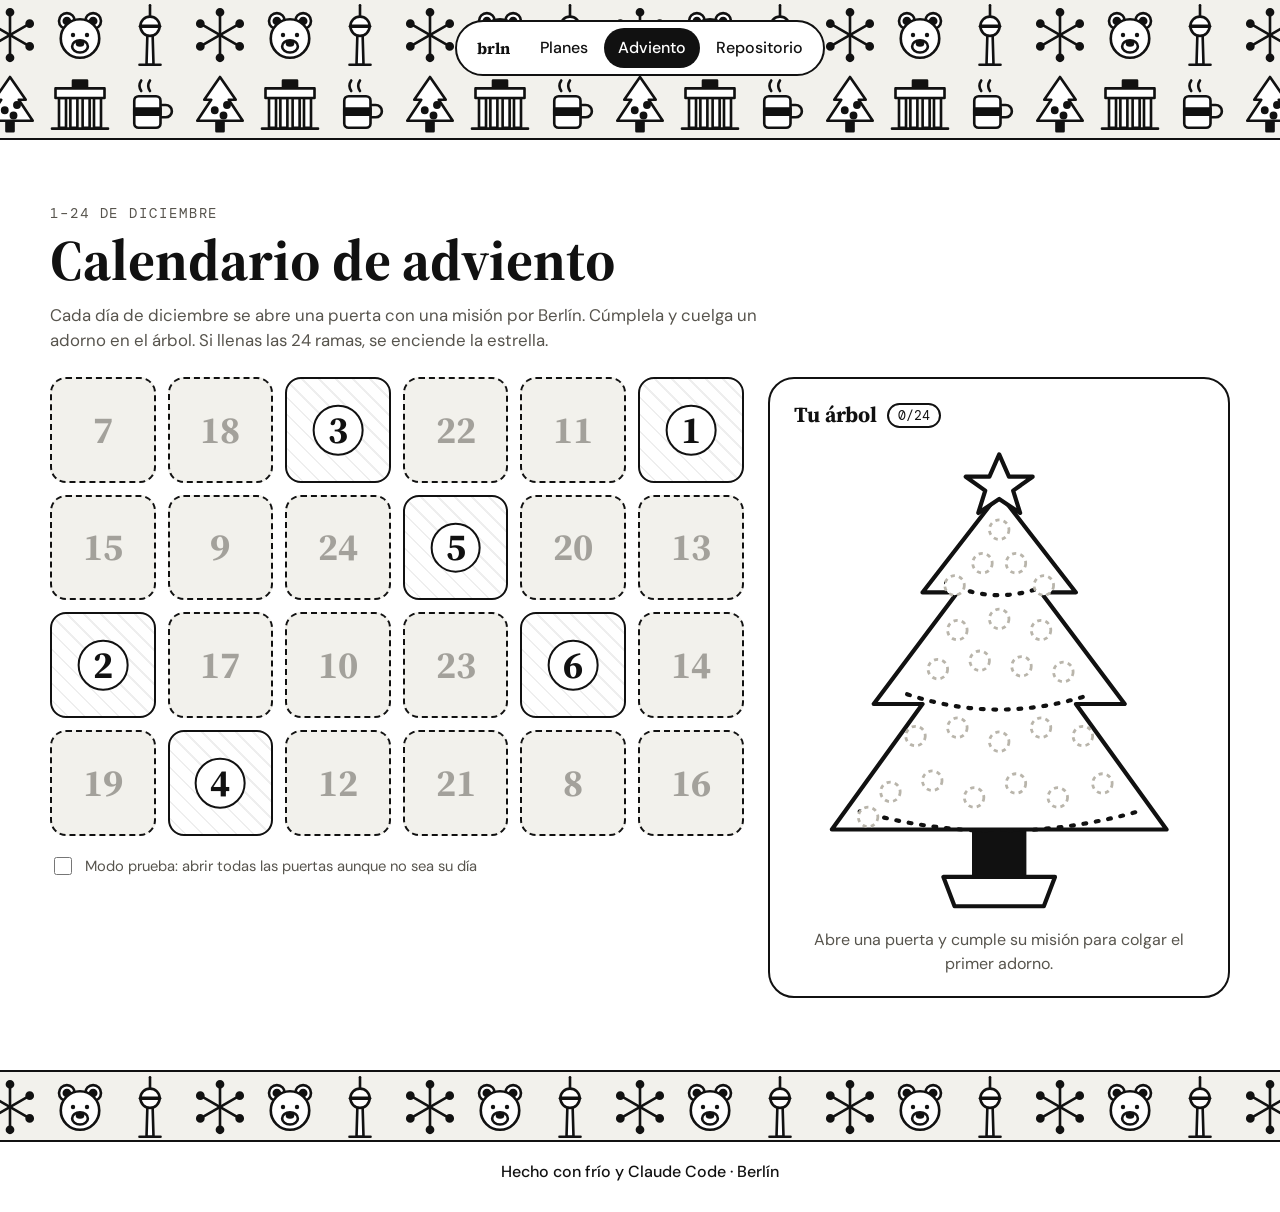
==== adviento.html @ 3a6a9bda "Web en páginas: home con planes, calendario de adviento y repositorio - index.html: portada y planes" ====
<!doctype html>
<html lang="es">
<head>
  <meta charset="utf-8">
  <meta name="viewport" content="width=device-width, initial-scale=1">
  <title>Calendario de adviento · Berlín en invierno</title>
  <link rel="preconnect" href="https://fonts.googleapis.com">
  <link rel="preconnect" href="https://fonts.gstatic.com" crossorigin>
  <link href="https://fonts.googleapis.com/css2?family=DM+Mono:wght@500&family=DM+Sans:opsz,wght@9..40,400;9..40,500;9..40,700&family=Source+Serif+4:opsz,wght@8..60,600;8..60,700&display=swap" rel="stylesheet">
  <link rel="stylesheet" href="style.css">
</head>
<body>

  <!-- Cabecera de las páginas interiores: franja del mural con el menú -->
  <header class="cabecera-pagina">
    <nav class="menu" aria-label="Principal">
      <a class="menu-logo" href="index.html">brln</a>
      <a href="index.html#panel">Planes</a>
      <a href="adviento.html" aria-current="page">Adviento</a>
      <a href="repositorio.html">Repositorio</a>
    </nav>
  </header>

  <!-- ============ CALENDARIO DE ADVIENTO ============ -->
  <section class="seccion seccion-adviento" id="adviento">
    <div class="seccion-dentro">
      <header class="cabecera-seccion">
        <p class="antetitulo">1–24 de diciembre</p>
        <h2>Calendario de adviento</h2>
        <p class="entradilla">Cada día de diciembre se abre una puerta con una misión por Berlín. Cúmplela y cuelga un adorno en el árbol. Si llenas las 24 ramas, se enciende la estrella.</p>
      </header>

      <div class="adviento">
        <div>
          <div class="puertas" id="puertas"></div>
          <label class="modo-prueba">
            <input type="checkbox" id="modo-prueba">
            Modo prueba: abrir todas las puertas aunque no sea su día
          </label>
        </div>

        <aside class="caja arbol-caja" aria-labelledby="titulo-arbol">
          <div class="caja-cabecera">
            <h3 id="titulo-arbol">Tu árbol</h3>
            <span class="insignia" id="cuenta-adornos">0/24</span>
          </div>
          <div id="arbol"></div>
          <p class="arbol-mensaje" id="arbol-mensaje"></p>
        </aside>
      </div>
    </div>
  </section>

  <dialog class="dialogo" id="dialogo" aria-labelledby="dialogo-titulo">
    <div id="dialogo-contenido"></div>
  </dialog>


  <footer class="pie">
    <div class="franja-mural" aria-hidden="true"></div>
    <p>Hecho con frío y Claude Code · Berlín</p>
  </footer>

  <script src="dibujos.js"></script>
  <script src="adviento.js"></script>
</body>
</html>
---- style.css ----
/* Estética de ilustración en línea negra (inspirada en hilos):
   todo en blanco y negro, papel claro, bordes negros de trazo,
   esquinas redondeadas y dibujos de Berlín como único adorno. */
:root {
  --papel: #f2f1ec;
  --tinta: #111111;
  --blanco: #ffffff;
  --gris: #57544d;
  --gris-claro: #b9b5ab;

  --serif: "Source Serif 4", Georgia, serif;
  --sans: "DM Sans", system-ui, sans-serif;
  --mono: "DM Mono", ui-monospace, monospace;

  --trazo: 2.5px solid var(--tinta);
  --radio-grande: 26px;
  --radio: 16px;
  --sombra: 0 14px 30px rgba(0, 0, 0, .12);
}

* { box-sizing: border-box; }
html { scroll-behavior: smooth; }

body {
  margin: 0;
  font-family: var(--sans);
  background: var(--papel);
  color: var(--tinta);
  line-height: 1.5;
}

button { font: inherit; color: inherit; cursor: pointer; }
:focus-visible { outline: 3px solid var(--tinta); outline-offset: 3px; }

.franja-mural {
  height: 70px;
  background: var(--papel) url("patron.svg") repeat-x;
  background-size: 210px; /* una fila del mural = 70px de alto */
  background-position: top center;
  border-bottom: var(--trazo);
}

/* ================= Portada ================= */
.portada {
  position: relative;
  min-height: 680px;
  display: grid;
  grid-template-columns: minmax(0, 1fr);
  place-items: center;
  padding: 110px max(16px, env(safe-area-inset-right, 0px)) 110px max(16px, env(safe-area-inset-left, 0px));
  background: var(--papel) url("patron.svg") repeat;
  background-size: 260px;
  border-bottom: var(--trazo);
}

.menu {
  position: absolute;
  top: 20px;
  left: 50%;
  transform: translateX(-50%);
  display: flex;
  align-items: center;
  gap: 2px;
  padding: 6px;
  background: var(--blanco);
  border: var(--trazo);
  border-radius: 999px;
  white-space: nowrap;
}
.menu a {
  color: var(--tinta);
  text-decoration: none;
  padding: 8px 14px;
  border-radius: 999px;
  font-weight: 500;
}
.menu a:hover { background: var(--papel); }
.menu-logo { font-family: var(--serif); font-weight: 700 !important; }
.menu a[aria-current="page"] { background: var(--tinta); color: var(--blanco); }

/* Cabecera de las páginas interiores: franja del mural con el menú encima */
.cabecera-pagina {
  position: relative;
  height: 140px; /* dos filas exactas del mural */
  background: var(--papel) url("patron.svg") repeat;
  background-size: 210px;
  background-position: top center;
  border-bottom: var(--trazo);
}
.cabecera-pagina + .seccion { border-top: 0; flex: 1; }
/* En las páginas interiores el pie queda siempre abajo, aunque haya poco contenido */
body:has(.cabecera-pagina) { min-height: 100vh; display: flex; flex-direction: column; }
.menu-progreso {
  background: var(--tinta);
  color: var(--blanco);
  font-family: var(--mono);
  padding: 8px 14px;
  border-radius: 999px;
}

.tarjeta-portada {
  width: min(640px, 100%);
  background: var(--blanco);
  border: var(--trazo);
  border-radius: var(--radio-grande);
  box-shadow: var(--sombra);
  padding: 36px clamp(20px, 5vw, 56px) 30px;
  text-align: center;
}
.oso { width: 96px; height: auto; margin-bottom: 8px; }
.tarjeta-portada h1 {
  font-family: var(--serif);
  font-weight: 700;
  font-size: clamp(2rem, 5.5vw, 3.2rem);
  line-height: 1.08;
  letter-spacing: -.01em;
  margin: 0 0 14px;
  text-wrap: balance;
}
.tarjeta-portada > p { color: var(--gris); margin: 0 auto 24px; max-width: 46ch; }
.acciones { display: flex; flex-wrap: wrap; justify-content: center; gap: 12px; margin-bottom: 18px; }
.letra-pequena { font-size: .88rem; margin: 0 !important; }

/* ================= Botones en cápsula ================= */
.pastilla {
  display: inline-flex;
  align-items: center;
  gap: 8px;
  padding: 13px 24px;
  border-radius: 999px;
  border: var(--trazo);
  font-weight: 700;
  text-decoration: none;
  transition: transform .12s;
}
.pastilla:hover { transform: translateY(-2px); }
.pastilla:active { transform: translateY(1px); }
.pastilla-negra { background: var(--tinta); color: var(--blanco); }
.pastilla-borde { background: var(--blanco); color: var(--tinta); }
.pastilla-pequena { padding: 9px 18px; }
.pastilla-flotante {
  position: absolute;
  bottom: 24px;
  left: 50%;
  transform: translateX(-50%);
  background: var(--papel);
  color: var(--tinta);
  padding: 9px 18px;
  font-weight: 500;
}
.pastilla-flotante:hover { transform: translateX(-50%) translateY(-2px); }

/* ================= Secciones ================= */
.seccion {
  padding-block: 64px 72px;
  padding-left: max(16px, env(safe-area-inset-left, 0px));
  padding-right: max(16px, env(safe-area-inset-right, 0px));
}
.seccion-adviento { border-top: var(--trazo); background: var(--blanco); }
.seccion-dentro {
  max-width: 1180px;
  margin: 0 auto;
  display: grid;
  grid-template-columns: minmax(0, 1fr);
  gap: 24px;
}

.antetitulo {
  font-family: var(--mono);
  text-transform: uppercase;
  letter-spacing: .14em;
  font-size: .85rem;
  color: var(--gris);
  margin: 0 0 6px;
}
.cabecera-seccion h2 {
  font-family: var(--serif);
  font-weight: 700;
  font-size: clamp(2.2rem, 5vw, 3.6rem);
  line-height: 1.05;
  margin: 0;
  text-wrap: balance;
}
.entradilla { color: var(--gris); max-width: 60ch; margin: 12px 0 0; font-size: 1.05rem; }

/* --- Contadores por categoría (sirven también de filtro) --- */
.contadores {
  display: grid;
  grid-template-columns: repeat(4, minmax(0, 1fr));
  gap: 14px;
}
.fila-vacia { padding: 18px 4px; color: var(--gris); }
.contador {
  text-align: left;
  background: var(--blanco);
  border: var(--trazo);
  border-radius: var(--radio-grande);
  padding: 16px 18px;
  display: grid;
  gap: 2px;
  transition: transform .12s, box-shadow .12s;
}
.contador:hover { transform: translateY(-3px); box-shadow: var(--sombra); }
.contador[aria-pressed="true"] { background: var(--tinta); color: var(--blanco); --relleno: var(--tinta); }
.contador-arriba { display: flex; justify-content: space-between; align-items: flex-start; gap: 8px; }
.contador .dibujo { width: 46px; height: 46px; flex: none; margin: -4px 0 0 -6px; }
.contador-etiqueta {
  font-family: var(--mono);
  font-size: .72rem;
  text-transform: uppercase;
  letter-spacing: .1em;
  text-align: right;
}
.contador-numero { font-family: var(--serif); font-weight: 700; font-size: 2.6rem; line-height: 1.1; font-variant-numeric: tabular-nums; }
.contador-numero small { font-family: var(--mono); font-size: 1rem; font-weight: 500; opacity: .6; }
.contador-pie { font-size: .88rem; opacity: .75; }
.contador-sorpresa { background: var(--tinta); color: var(--blanco); --relleno: var(--tinta); }
.contador-sorpresa .contador-numero { font-style: italic; }

/* --- Cajas --- */
.columnas {
  display: grid;
  grid-template-columns: minmax(0, 1.55fr) minmax(0, 1fr);
  gap: 18px;
  align-items: start;
}
.caja {
  background: var(--blanco);
  border: var(--trazo);
  border-radius: var(--radio-grande);
  padding: 20px;
  min-width: 0;
  overflow: hidden;
}
.caja-plan { position: sticky; top: 20px; padding-top: 0; }
.caja-plan .franja-mural { margin: 0 -20px 18px; }

.caja-cabecera { display: flex; align-items: center; gap: 10px; margin-bottom: 14px; padding-inline: 4px; }
.caja-cabecera h3 { margin: 0; font-family: var(--serif); font-size: 1.35rem; font-weight: 700; }
.insignia {
  font-family: var(--mono);
  font-size: .8rem;
  border: 2px solid var(--tinta);
  border-radius: 999px;
  padding: 1px 9px;
}
.enlace {
  margin-left: auto;
  background: none;
  border: 0;
  padding: 4px;
  text-decoration: underline;
  text-underline-offset: 3px;
}

/* --- Filas de lugares --- */
.filas { list-style: none; margin: 0; padding: 0; display: grid; gap: 10px; }
.fila { border: 2px solid var(--tinta); border-radius: var(--radio); background: var(--blanco); }
.fila.abierta { background: var(--papel); }
.fila-principal { display: flex; align-items: center; gap: 12px; padding: 10px 14px; }

.casilla {
  appearance: none;
  flex: none;
  width: 24px;
  height: 24px;
  margin: 0;
  border: 2.5px solid var(--tinta);
  border-radius: 50%;
  background: var(--blanco);
  cursor: pointer;
  display: grid;
  place-content: center;
}
.casilla:checked { background: var(--tinta); }
.casilla:checked::after { content: "✓"; color: var(--blanco); font-weight: 700; font-size: 14px; }

.fila-boton {
  flex: 1;
  min-width: 0;
  display: flex;
  align-items: center;
  gap: 10px;
  background: none;
  border: 0;
  text-align: left;
  padding: 0;
}
.fila-boton .dibujo { width: 34px; height: 34px; flex: none; }
.fila-nombre { font-weight: 700; flex: 1; min-width: 0; }
.fila.visitada .fila-nombre { text-decoration: line-through; text-decoration-thickness: 2px; color: var(--gris); }
.etiqueta-barrio {
  flex: none;
  font-size: .78rem;
  border: 1.5px solid var(--tinta);
  padding: 2px 10px;
  border-radius: 999px;
}
.flecha { flex: none; font-size: 1.3rem; transition: transform .15s; }
.fila.abierta .flecha { transform: rotate(90deg); }

.fila-detalle { padding: 0 16px 16px 60px; color: var(--gris); }
.fila-detalle p { margin: 0 0 8px; }
.chip {
  display: inline-block;
  font-family: var(--mono);
  font-size: .7rem;
  text-transform: uppercase;
  letter-spacing: .08em;
  padding: 2px 10px;
  border: 1.5px solid var(--tinta);
  border-radius: 999px;
  margin-bottom: 8px;
  color: var(--tinta);
}
.consejo { color: var(--tinta); }
.consejo b { font-weight: 700; }

/* --- Próximo plan --- */
.plan h4 { font-family: var(--serif); font-size: 1.7rem; line-height: 1.15; margin: 4px 0 4px; }
.plan .barrio { color: var(--gris); font-size: .9rem; margin: 0 0 12px; }
.plan p { margin: 0 0 10px; }
.plan-acciones { display: flex; flex-wrap: wrap; gap: 10px; margin-top: 16px; }
.plan-vacio { color: var(--gris); margin: 0; padding: 6px 4px; }

.destello { animation: destello .5s; }
@keyframes destello { from { transform: scale(.97); opacity: .3; } to { transform: none; opacity: 1; } }

/* ================= Calendario de adviento ================= */
.adviento {
  display: grid;
  grid-template-columns: minmax(0, 1.5fr) minmax(0, 1fr);
  gap: 24px;
  align-items: start;
}
.puertas {
  display: grid;
  grid-template-columns: repeat(6, minmax(0, 1fr));
  gap: 12px;
}
.puerta {
  position: relative;
  aspect-ratio: 1;
  max-width: 100%;
  border: var(--trazo);
  border-radius: var(--radio);
  background: var(--blanco);
  padding: 8px;
  display: grid;
  place-items: center;
  text-align: center;
  transition: transform .12s, box-shadow .12s;
}
.puerta:not(.cerrada):hover { transform: translateY(-3px) rotate(-1deg); box-shadow: var(--sombra); }
.puerta-numero { font-family: var(--serif); font-weight: 700; font-size: clamp(1.5rem, 3.2vw, 2.4rem); line-height: 1; }
.puerta .dibujo { width: 70%; height: auto; }
.puerta-dia {
  position: absolute;
  top: 6px;
  left: 9px;
  font-family: var(--mono);
  font-size: .72rem;
}

/* Puerta de un día que aún no ha llegado */
.puerta.cerrada {
  border-style: dashed;
  background: var(--papel);
  color: var(--gris);
  cursor: not-allowed;
}
.puerta.cerrada .puerta-numero { opacity: .5; }

/* Disponible pero sin abrir: patrón de rayas como papel de regalo */
.puerta.disponible {
  background:
    repeating-linear-gradient(45deg, transparent 0 10px, rgba(17, 17, 17, .07) 10px 12px),
    var(--blanco);
}
.puerta.disponible::after {
  content: "";
  position: absolute;
  inset: 50% auto auto 50%;
  width: 46%;
  height: 46%;
  transform: translate(-50%, -50%);
  border: 2px solid var(--tinta);
  border-radius: 50%;
  background: var(--blanco);
  z-index: 0;
}
.puerta.disponible .puerta-numero { position: relative; z-index: 1; }

/* Misión cumplida: la puerta se invierte (blanco sobre negro) */
.puerta.cumplida { background: var(--tinta); color: var(--blanco); --relleno: var(--tinta); }

.modo-prueba {
  display: inline-flex;
  align-items: center;
  gap: 10px;
  margin-top: 18px;
  font-size: .92rem;
  color: var(--gris);
  cursor: pointer;
}
.modo-prueba input { width: 18px; height: 18px; accent-color: var(--tinta); }

.arbol-caja { position: sticky; top: 20px; }
.arbol-svg { width: 100%; height: auto; display: block; }
.arbol-svg .adorno { cursor: pointer; }
.arbol-mensaje { margin: 8px 4px 0; color: var(--gris); text-align: center; }

/* --- Diálogo de la misión --- */
.dialogo {
  width: min(460px, calc(100% - 32px));
  border: var(--trazo);
  border-radius: var(--radio-grande);
  padding: 0;
  background: var(--blanco);
  color: var(--tinta);
  box-shadow: var(--sombra);
}
.dialogo::backdrop { background: rgba(242, 241, 236, .75); backdrop-filter: blur(2px); }
.dialogo .franja-mural { height: 60px; background-size: 180px; }
.dialogo-cuerpo { padding: 20px 24px 24px; text-align: center; }
.dialogo-cuerpo .dibujo { width: 96px; height: 96px; margin-top: -60px; background: var(--blanco); border: var(--trazo); border-radius: 50%; padding: 8px; }
.dialogo-cuerpo h3 { font-family: var(--serif); font-size: 1.7rem; line-height: 1.15; margin: 6px 0 8px; text-wrap: balance; }
.dialogo-cuerpo p { margin: 0 0 10px; }
.dialogo-acciones { display: flex; flex-wrap: wrap; justify-content: center; gap: 10px; margin-top: 18px; }

/* ================= Repositorio ================= */
.filtros { display: flex; flex-wrap: wrap; gap: 10px; }
.filtro {
  display: inline-flex;
  align-items: center;
  gap: 8px;
  padding: 7px 14px 7px 10px;
  background: var(--blanco);
  border: var(--trazo);
  border-radius: 999px;
  font-weight: 500;
}
.filtro .dibujo { width: 26px; height: 26px; }
.filtro-cuenta { font-family: var(--mono); font-size: .8rem; opacity: .6; }
.filtro[aria-pressed="true"] { background: var(--tinta); color: var(--blanco); --relleno: var(--tinta); }
.tarjetas-repo {
  list-style: none;
  margin: 0;
  padding: 0;
  display: grid;
  grid-template-columns: repeat(auto-fill, minmax(min(280px, 100%), 1fr));
  gap: 14px;
}
.tarjeta-repo {
  background: var(--blanco);
  border: var(--trazo);
  border-radius: var(--radio-grande);
  padding: 18px 20px 20px;
  display: grid;
  align-content: start;
  gap: 4px;
}
.tarjeta-repo-arriba { display: flex; justify-content: space-between; align-items: flex-start; }
.tarjeta-repo .dibujo { width: 46px; height: 46px; margin: -4px 0 0 -6px; }
.tarjeta-repo h3 { font-family: var(--serif); font-size: 1.35rem; line-height: 1.2; margin: 6px 0 0; }
.tarjeta-repo p { margin: 0; }
.tarjeta-repo .barrio { color: var(--gris); font-size: .9rem; margin-bottom: 6px; }
.tarjeta-repo .pastilla { justify-self: start; margin-top: 12px; }
.repo-vacio {
  grid-column: 1 / -1;
  text-align: center;
  padding: 40px 20px;
  border: 2.5px dashed var(--gris-claro);
  border-radius: var(--radio-grande);
  color: var(--gris);
}
.repo-vacio .dibujo { width: 72px; height: 72px; color: var(--tinta); }
.repo-vacio p { margin: 4px 0 0; }

/* ================= Pie ================= */
.pie { border-top: var(--trazo); background: var(--blanco); text-align: center; }
.pie .franja-mural { border-bottom: var(--trazo); }
.pie p { margin: 0; padding: 18px 16px 28px; font-weight: 500; }

/* ================= Responsive ================= */
@media (max-width: 980px) {
  .contadores { grid-template-columns: repeat(3, minmax(0, 1fr)); }
  .contador-sorpresa { grid-column: span 2; }
  .columnas, .adviento { grid-template-columns: minmax(0, 1fr); }
  .caja-plan { position: static; order: -1; }
  .arbol-caja { position: static; }
}
@media (max-width: 600px) {
  .contadores { grid-template-columns: repeat(2, minmax(0, 1fr)); }
  .contador-sorpresa { grid-column: auto; }
  .puertas { grid-template-columns: repeat(4, minmax(0, 1fr)); gap: 8px; }
  .menu { gap: 0; padding: 4px; }
  .menu a { padding: 7px 9px; font-size: .9rem; }
  .menu-progreso { display: none; }
  .cabecera-pagina { height: 100px; background-size: 150px; }
  .etiqueta-barrio { display: none; }
  .fila-detalle { padding-left: 16px; }
  .portada { min-height: 600px; }
}
@media (prefers-reduced-motion: reduce) {
  html { scroll-behavior: auto; }
  * { transition: none !important; animation: none !important; }
}
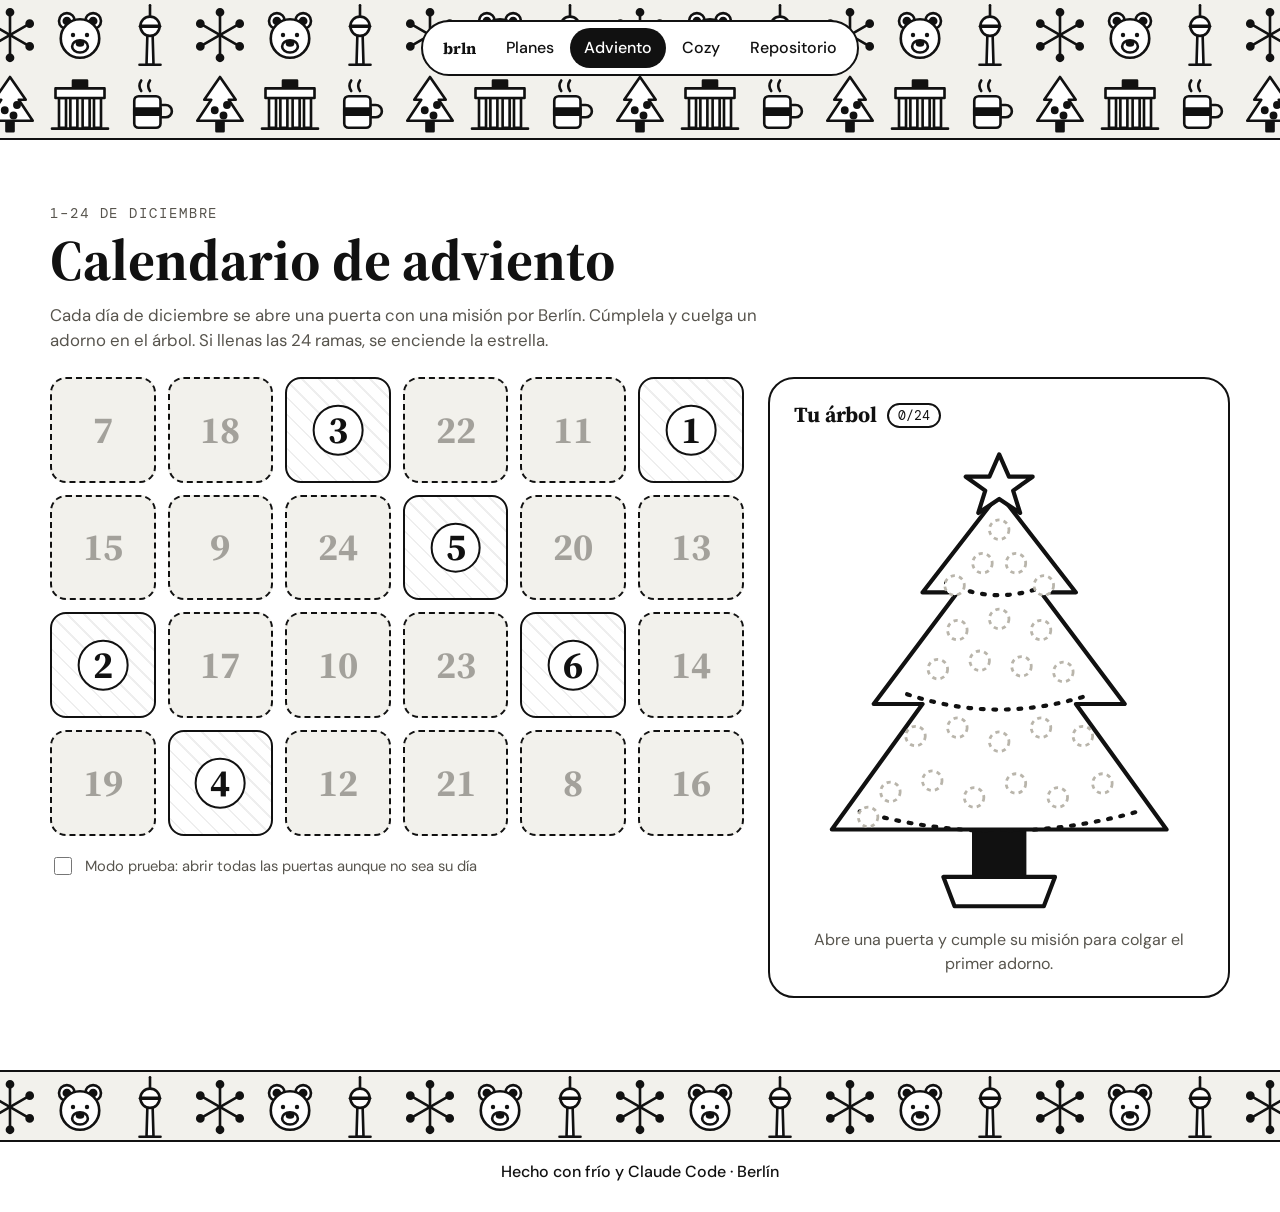
==== commit 2db260bc: "Minijuego Getting Cozy: cuarto en pixel art que se decora con monedas de los planes - Monedas por lu" ====
--- a/adviento.html
+++ b/adviento.html
@@ -17,6 +17,7 @@
       <a class="menu-logo" href="index.html">brln</a>
       <a href="index.html#panel">Planes</a>
       <a href="adviento.html" aria-current="page">Adviento</a>
+      <a href="cozy.html">Cozy</a>
       <a href="repositorio.html">Repositorio</a>
     </nav>
   </header>
--- a/style.css
+++ b/style.css
@@ -477,6 +477,185 @@
 .repo-vacio .dibujo { width: 72px; height: 72px; color: var(--tinta); }
 .repo-vacio p { margin: 4px 0 0; }
 
+/* ================= Getting Cozy ================= */
+.pixel { image-rendering: pixelated; image-rendering: crisp-edges; }
+.cozy {
+  display: grid;
+  grid-template-columns: minmax(0, 1.55fr) minmax(0, 1fr);
+  gap: 24px;
+  align-items: start;
+}
+.escena-columna { display: grid; gap: 14px; }
+.escena {
+  position: relative;
+  border: var(--trazo);
+  border-radius: var(--radio-grande);
+  overflow: hidden;
+  background: var(--blanco);
+  box-shadow: var(--sombra);
+}
+.escena canvas {
+  display: block;
+  width: 100%;
+  height: auto;
+  aspect-ratio: 160 / 112;
+  image-rendering: pixelated;
+  cursor: pointer;
+}
+.bocadillo {
+  position: absolute;
+  transform: translate(-50%, calc(-100% - 6px));
+  margin: 0;
+  max-width: min(240px, 70%);
+  padding: 8px 12px;
+  background: var(--blanco);
+  border: var(--trazo);
+  border-radius: 14px;
+  font-size: .92rem;
+  line-height: 1.3;
+  text-align: center;
+  pointer-events: none;
+}
+.hud {
+  display: flex;
+  flex-wrap: wrap;
+  align-items: center;
+  gap: 12px 20px;
+  padding: 14px 18px;
+  border-top: var(--trazo);
+}
+.monedas { display: inline-flex; align-items: center; gap: 8px; font-family: var(--mono); }
+.monedas b { font-family: var(--serif); font-size: 1.6rem; line-height: 1; }
+.moneda {
+  display: inline-block;
+  width: 14px;
+  height: 14px;
+  flex: none;
+  border-radius: 50%;
+  background: #e2b53e;
+  border: 2px solid var(--tinta);
+  box-shadow: inset -2px -2px 0 rgba(0, 0, 0, .18);
+}
+.medidor { flex: 1; min-width: 180px; display: grid; gap: 6px; }
+.medidor-texto { display: flex; justify-content: space-between; gap: 10px; font-family: var(--mono); font-size: .78rem; text-transform: uppercase; letter-spacing: .08em; }
+.medidor-barra { height: 14px; border: 2px solid var(--tinta); border-radius: 999px; overflow: hidden; background: var(--papel); }
+.medidor-relleno { height: 100%; width: 0; background: repeating-linear-gradient(90deg, var(--tinta) 0 6px, #3a3a3a 6px 8px); transition: width .6s; }
+.escena-acciones { display: flex; flex-wrap: wrap; gap: 10px; }
+.como-se-juega { color: var(--gris); font-size: .92rem; }
+.como-se-juega p { margin: 0 0 6px; }
+
+.caja-tienda { position: sticky; top: 20px; }
+.caja-nota { margin: -6px 0 14px; color: var(--gris); }
+.objetos, .logros { list-style: none; margin: 0; padding: 0; display: grid; gap: 10px; }
+.logros { grid-template-columns: repeat(auto-fill, minmax(min(250px, 100%), 1fr)); }
+.objeto, .logro {
+  display: grid;
+  grid-template-columns: 60px minmax(0, 1fr) auto;
+  align-items: center;
+  gap: 12px;
+  padding: 10px 12px 10px 10px;
+  border: 2px solid var(--tinta);
+  border-radius: var(--radio);
+  background: var(--blanco);
+}
+.logro { grid-template-columns: 60px minmax(0, 1fr); border-style: dashed; border-color: var(--gris-claro); color: var(--gris); }
+.logro.hecho { border-style: solid; border-color: var(--tinta); color: var(--tinta); background: var(--papel); }
+.objeto.comprado { background: var(--papel); }
+.objeto-icono {
+  width: 60px;
+  height: 60px;
+  display: grid;
+  place-items: center;
+  border-radius: 12px;
+  background: var(--papel);
+}
+.objeto.comprado .objeto-icono, .logro.hecho .objeto-icono { background: var(--blanco); }
+.objeto-texto, .logro > div:last-child { display: grid; gap: 2px; min-width: 0; }
+.objeto-texto span, .logro span { font-size: .88rem; color: var(--gris); line-height: 1.35; }
+.objeto .pastilla:disabled { opacity: .45; cursor: not-allowed; transform: none; }
+.en-cuarto { font-family: var(--mono); font-size: .75rem; text-transform: uppercase; letter-spacing: .08em; }
+.muestras { display: flex; flex-wrap: wrap; gap: 6px; margin-top: 6px; }
+.muestra { width: 24px; height: 24px; border-radius: 50%; border: 2px solid var(--tinta); padding: 0; }
+.muestra[aria-pressed="true"] { box-shadow: 0 0 0 2px var(--blanco), 0 0 0 4px var(--tinta); }
+
+/* Avisos de monedas y logros */
+.avisos { position: fixed; right: 16px; bottom: 16px; display: grid; gap: 10px; z-index: 10; width: min(320px, calc(100% - 32px)); }
+.aviso {
+  display: grid;
+  gap: 2px;
+  padding: 12px 16px;
+  background: var(--blanco);
+  border: var(--trazo);
+  border-radius: var(--radio);
+  box-shadow: var(--sombra);
+  animation: aviso-entra .3s ease-out;
+  transition: opacity .5s, transform .5s;
+}
+.aviso span { color: var(--gris); font-size: .9rem; }
+.aviso-logro { background: var(--tinta); color: var(--blanco); }
+.aviso-logro span { color: var(--gris-claro); }
+.aviso.saliendo { opacity: 0; transform: translateY(8px); }
+@keyframes aviso-entra { from { opacity: 0; transform: translateY(12px); } }
+
+/* Álbum */
+.dialogo-album { width: min(880px, calc(100% - 32px)); max-height: calc(100% - 32px); padding: 22px 24px 26px; }
+.album-cabecera { display: flex; justify-content: space-between; align-items: center; gap: 12px; margin-bottom: 14px; }
+.album-cabecera h3 { font-family: var(--serif); font-size: 1.7rem; margin: 0; display: flex; align-items: center; gap: 10px; }
+.album-form { display: flex; flex-wrap: wrap; align-items: center; gap: 10px; padding: 14px; border: 2px dashed var(--gris-claro); border-radius: var(--radio); }
+.album-elegir { cursor: pointer; }
+.album-archivo-nombre { color: var(--gris); font-size: .9rem; flex: 1; min-width: 120px; }
+.album-form input[type="text"], .album-form select {
+  font: inherit;
+  padding: 8px 12px;
+  border: 2px solid var(--tinta);
+  border-radius: 999px;
+  background: var(--blanco);
+  min-width: 0;
+  flex: 1 1 180px;
+}
+.album-aviso { width: 100%; margin: 0; color: var(--gris); font-size: .9rem; }
+.album-aviso:empty { display: none; }
+.album-nota { margin: 8px 0 18px !important; color: var(--gris); }
+.album-fotos { display: grid; grid-template-columns: repeat(auto-fill, minmax(min(190px, 100%), 1fr)); gap: 18px; }
+.album-vacio { grid-column: 1 / -1; text-align: center; color: var(--gris); padding: 24px 0; margin: 0; }
+.polaroid {
+  position: relative;
+  margin: 0;
+  padding: 10px 10px 14px;
+  background: var(--blanco);
+  border: 2px solid var(--tinta);
+  box-shadow: 0 6px 14px rgba(0, 0, 0, .1);
+  transform: rotate(-1.2deg);
+}
+.polaroid:nth-child(even) { transform: rotate(1.4deg); }
+.polaroid img { display: block; width: 100%; aspect-ratio: 1; object-fit: cover; background: var(--papel); }
+.polaroid figcaption { display: grid; gap: 2px; margin-top: 10px; }
+.polaroid figcaption b { font-family: var(--serif); }
+.polaroid figcaption span { font-size: .82rem; color: var(--gris); }
+.polaroid-borrar {
+  position: absolute;
+  top: -10px;
+  right: -10px;
+  width: 28px;
+  height: 28px;
+  border-radius: 50%;
+  border: 2px solid var(--tinta);
+  background: var(--blanco);
+  line-height: 1;
+  opacity: 0;
+}
+.polaroid:hover .polaroid-borrar, .polaroid-borrar:focus-visible { opacity: 1; }
+@media (hover: none) { .polaroid-borrar { opacity: 1; } }
+
+/* Editor del avatar */
+.dialogo-editor { padding: 24px; width: min(520px, calc(100% - 32px)); }
+.editor { display: grid; grid-template-columns: 120px minmax(0, 1fr); gap: 24px; align-items: start; }
+.editor h3 { font-family: var(--serif); font-size: 1.7rem; margin: 0 0 12px; }
+#editor-vista { width: 120px; height: auto; aspect-ratio: 14 / 22; background: var(--papel); border: var(--trazo); border-radius: var(--radio); image-rendering: pixelated; }
+.editor-fila { margin-bottom: 14px; }
+.editor-fila .antetitulo { font-size: .75rem; }
+.editor .filtro { padding: 6px 14px; }
+
 /* ================= Pie ================= */
 .pie { border-top: var(--trazo); background: var(--blanco); text-align: center; }
 .pie .franja-mural { border-bottom: var(--trazo); }
@@ -486,7 +665,8 @@
 @media (max-width: 980px) {
   .contadores { grid-template-columns: repeat(3, minmax(0, 1fr)); }
   .contador-sorpresa { grid-column: span 2; }
-  .columnas, .adviento { grid-template-columns: minmax(0, 1fr); }
+  .columnas, .adviento, .cozy { grid-template-columns: minmax(0, 1fr); }
+  .caja-tienda { position: static; }
   .caja-plan { position: static; order: -1; }
   .arbol-caja { position: static; }
 }
@@ -495,7 +675,9 @@
   .contador-sorpresa { grid-column: auto; }
   .puertas { grid-template-columns: repeat(4, minmax(0, 1fr)); gap: 8px; }
   .menu { gap: 0; padding: 4px; }
-  .menu a { padding: 7px 9px; font-size: .9rem; }
+  .menu a { padding: 7px 7px; font-size: .84rem; }
+  .editor { grid-template-columns: minmax(0, 1fr); }
+  #editor-vista { width: 90px; }
   .menu-progreso { display: none; }
   .cabecera-pagina { height: 100px; background-size: 150px; }
   .etiqueta-barrio { display: none; }
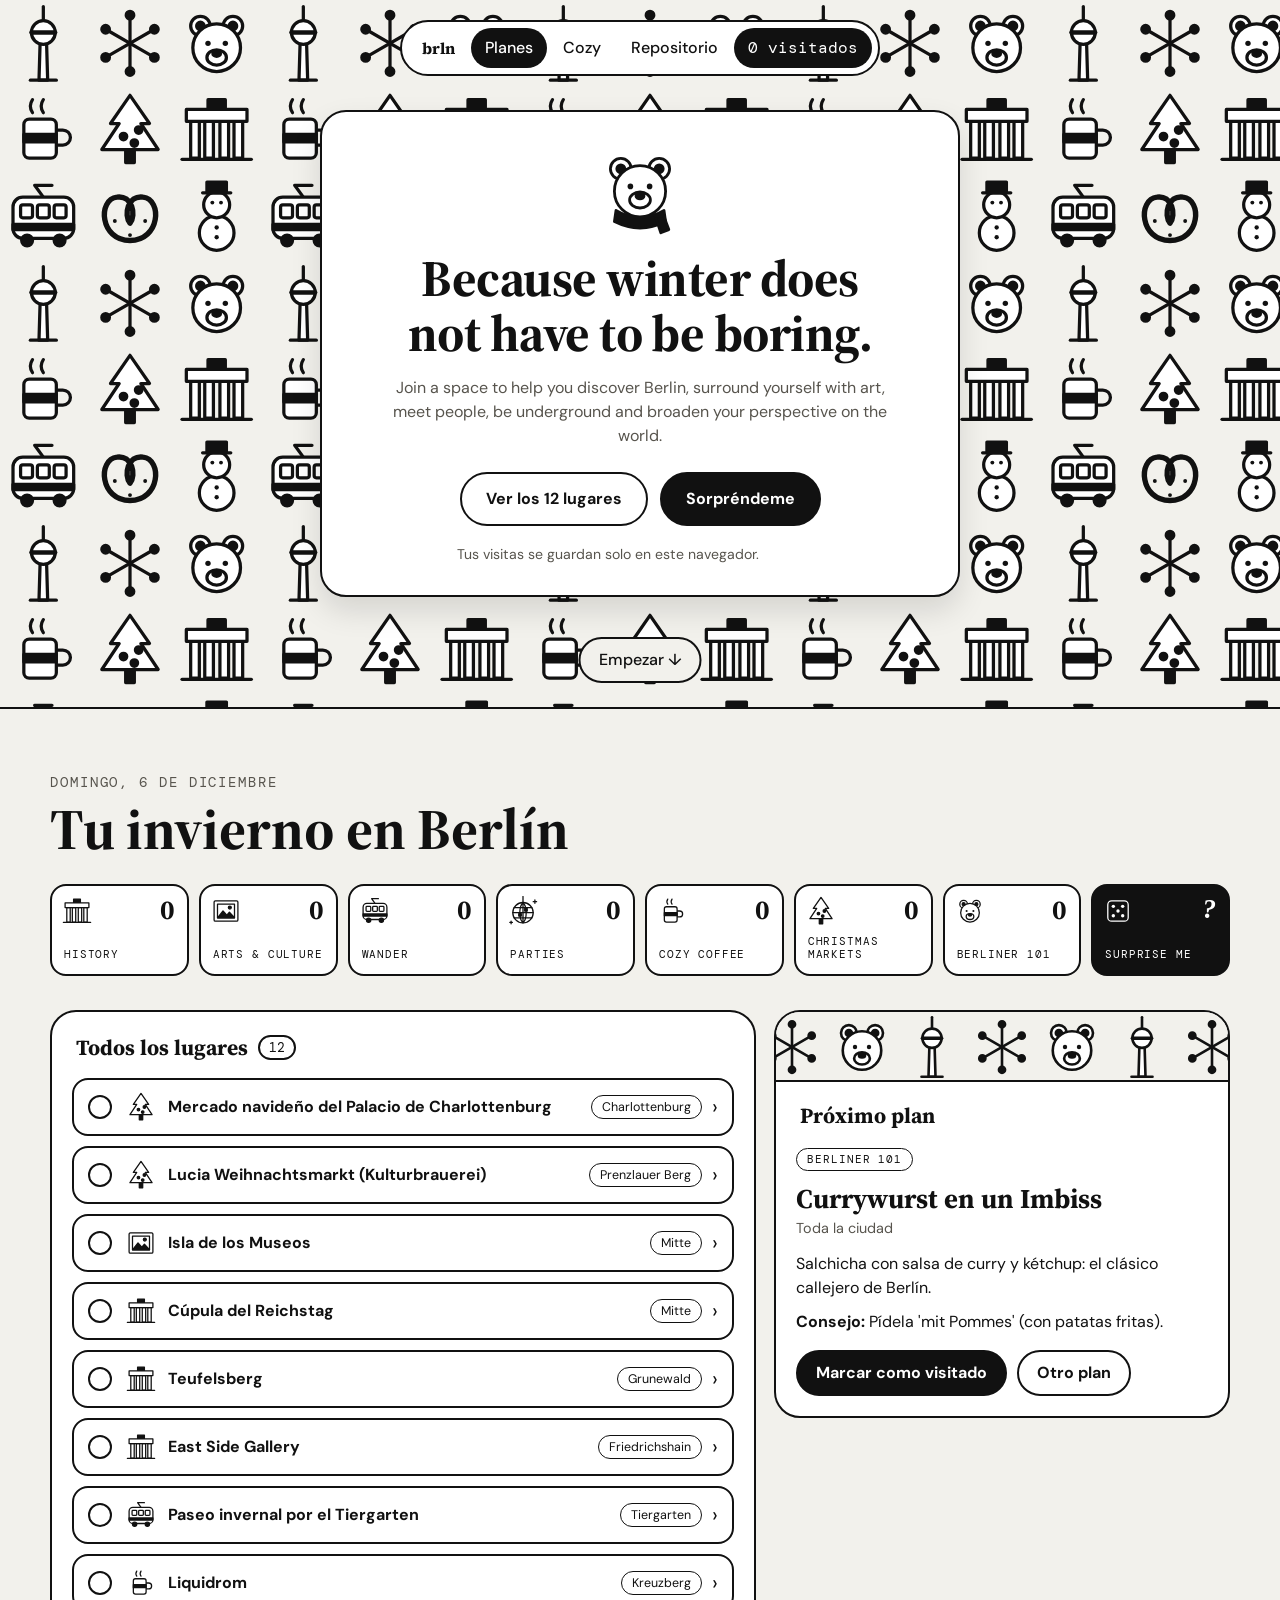
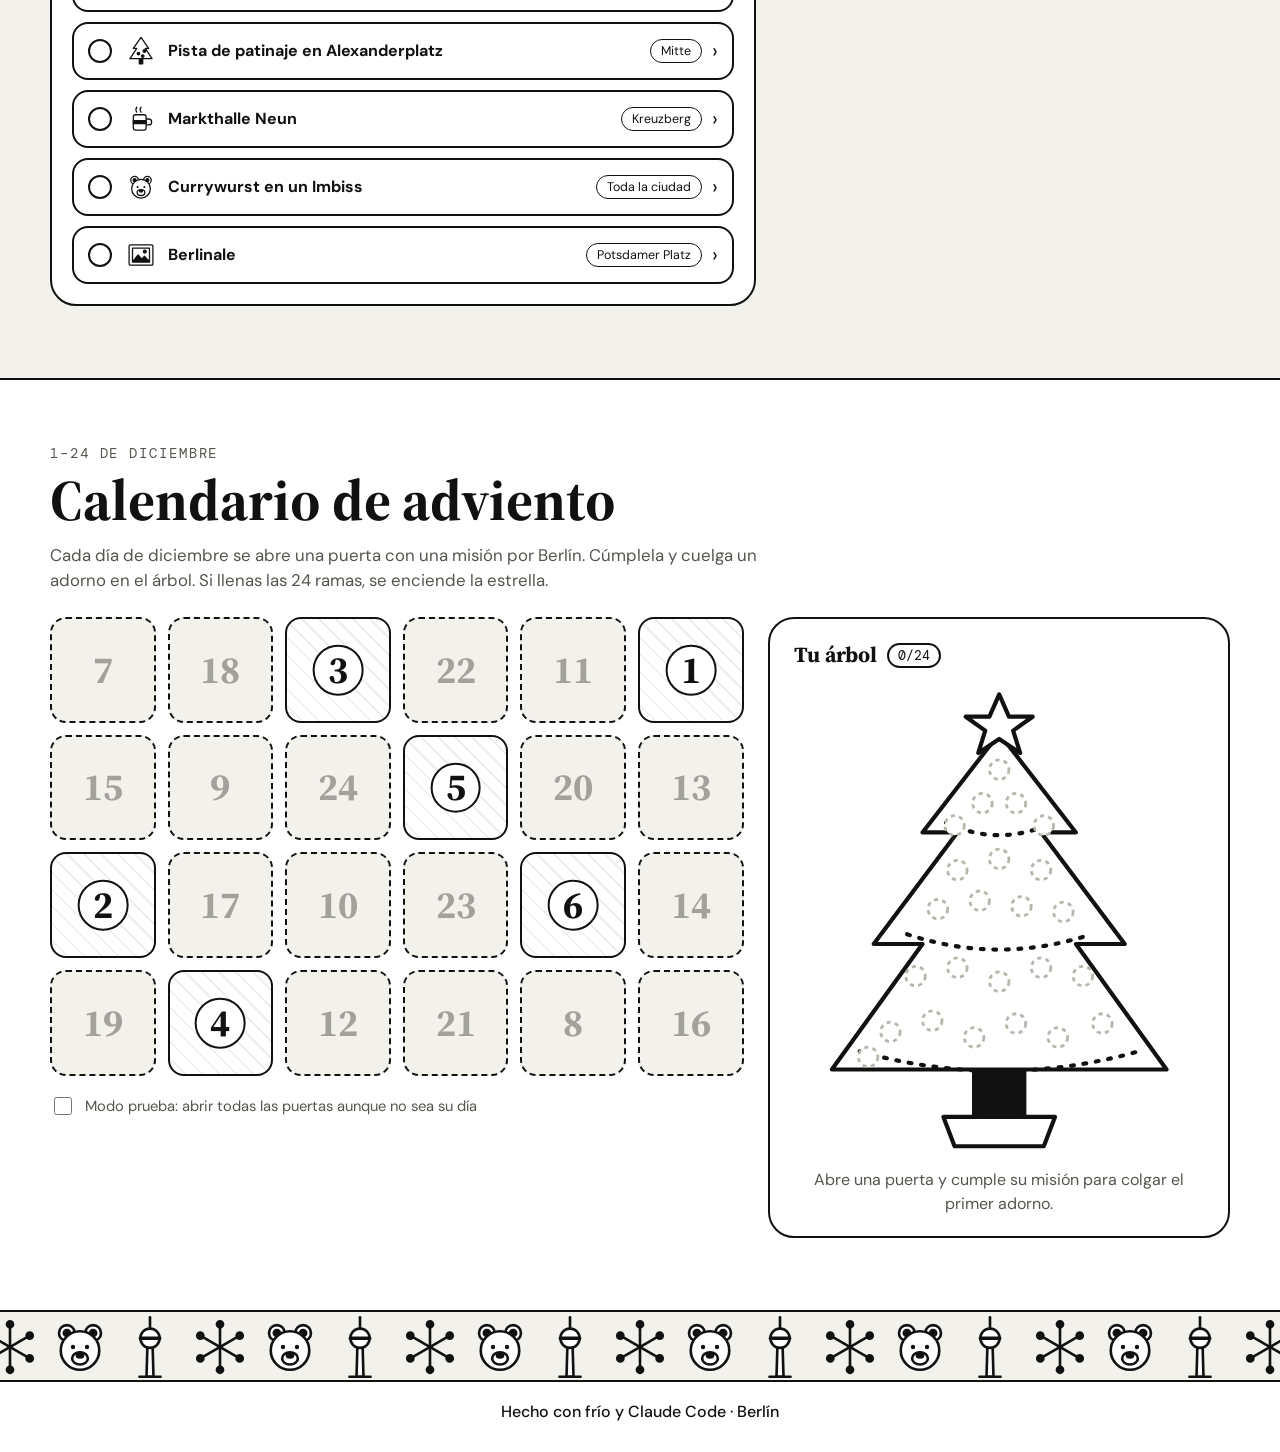
==== commit 7ff044f9: "Tres secciones: el calendario de adviento pasa debajo de los planes; contadores compactos en una fil" ====
--- a/adviento.html
+++ b/adviento.html
@@ -4,65 +4,11 @@
   <meta charset="utf-8">
   <meta name="viewport" content="width=device-width, initial-scale=1">
   <title>Calendario de adviento · Berlín en invierno</title>
-  <link rel="preconnect" href="https://fonts.googleapis.com">
-  <link rel="preconnect" href="https://fonts.gstatic.com" crossorigin>
-  <link href="https://fonts.googleapis.com/css2?family=DM+Mono:wght@500&family=DM+Sans:opsz,wght@9..40,400;9..40,500;9..40,700&family=Source+Serif+4:opsz,wght@8..60,600;8..60,700&display=swap" rel="stylesheet">
-  <link rel="stylesheet" href="style.css">
+  <!-- El calendario vive ahora debajo de los planes, en la página principal. -->
+  <meta http-equiv="refresh" content="0; url=index.html#adviento">
+  <link rel="canonical" href="index.html#adviento">
 </head>
 <body>
-
-  <!-- Cabecera de las páginas interiores: franja del mural con el menú -->
-  <header class="cabecera-pagina">
-    <nav class="menu" aria-label="Principal">
-      <a class="menu-logo" href="index.html">brln</a>
-      <a href="index.html#panel">Planes</a>
-      <a href="adviento.html" aria-current="page">Adviento</a>
-      <a href="cozy.html">Cozy</a>
-      <a href="repositorio.html">Repositorio</a>
-    </nav>
-  </header>
-
-  <!-- ============ CALENDARIO DE ADVIENTO ============ -->
-  <section class="seccion seccion-adviento" id="adviento">
-    <div class="seccion-dentro">
-      <header class="cabecera-seccion">
-        <p class="antetitulo">1–24 de diciembre</p>
-        <h2>Calendario de adviento</h2>
-        <p class="entradilla">Cada día de diciembre se abre una puerta con una misión por Berlín. Cúmplela y cuelga un adorno en el árbol. Si llenas las 24 ramas, se enciende la estrella.</p>
-      </header>
-
-      <div class="adviento">
-        <div>
-          <div class="puertas" id="puertas"></div>
-          <label class="modo-prueba">
-            <input type="checkbox" id="modo-prueba">
-            Modo prueba: abrir todas las puertas aunque no sea su día
-          </label>
-        </div>
-
-        <aside class="caja arbol-caja" aria-labelledby="titulo-arbol">
-          <div class="caja-cabecera">
-            <h3 id="titulo-arbol">Tu árbol</h3>
-            <span class="insignia" id="cuenta-adornos">0/24</span>
-          </div>
-          <div id="arbol"></div>
-          <p class="arbol-mensaje" id="arbol-mensaje"></p>
-        </aside>
-      </div>
-    </div>
-  </section>
-
-  <dialog class="dialogo" id="dialogo" aria-labelledby="dialogo-titulo">
-    <div id="dialogo-contenido"></div>
-  </dialog>
-
-
-  <footer class="pie">
-    <div class="franja-mural" aria-hidden="true"></div>
-    <p>Hecho con frío y Claude Code · Berlín</p>
-  </footer>
-
-  <script src="dibujos.js"></script>
-  <script src="adviento.js"></script>
+  <p>El calendario de adviento se ha mudado: <a href="index.html#adviento">ir al calendario</a>.</p>
 </body>
 </html>
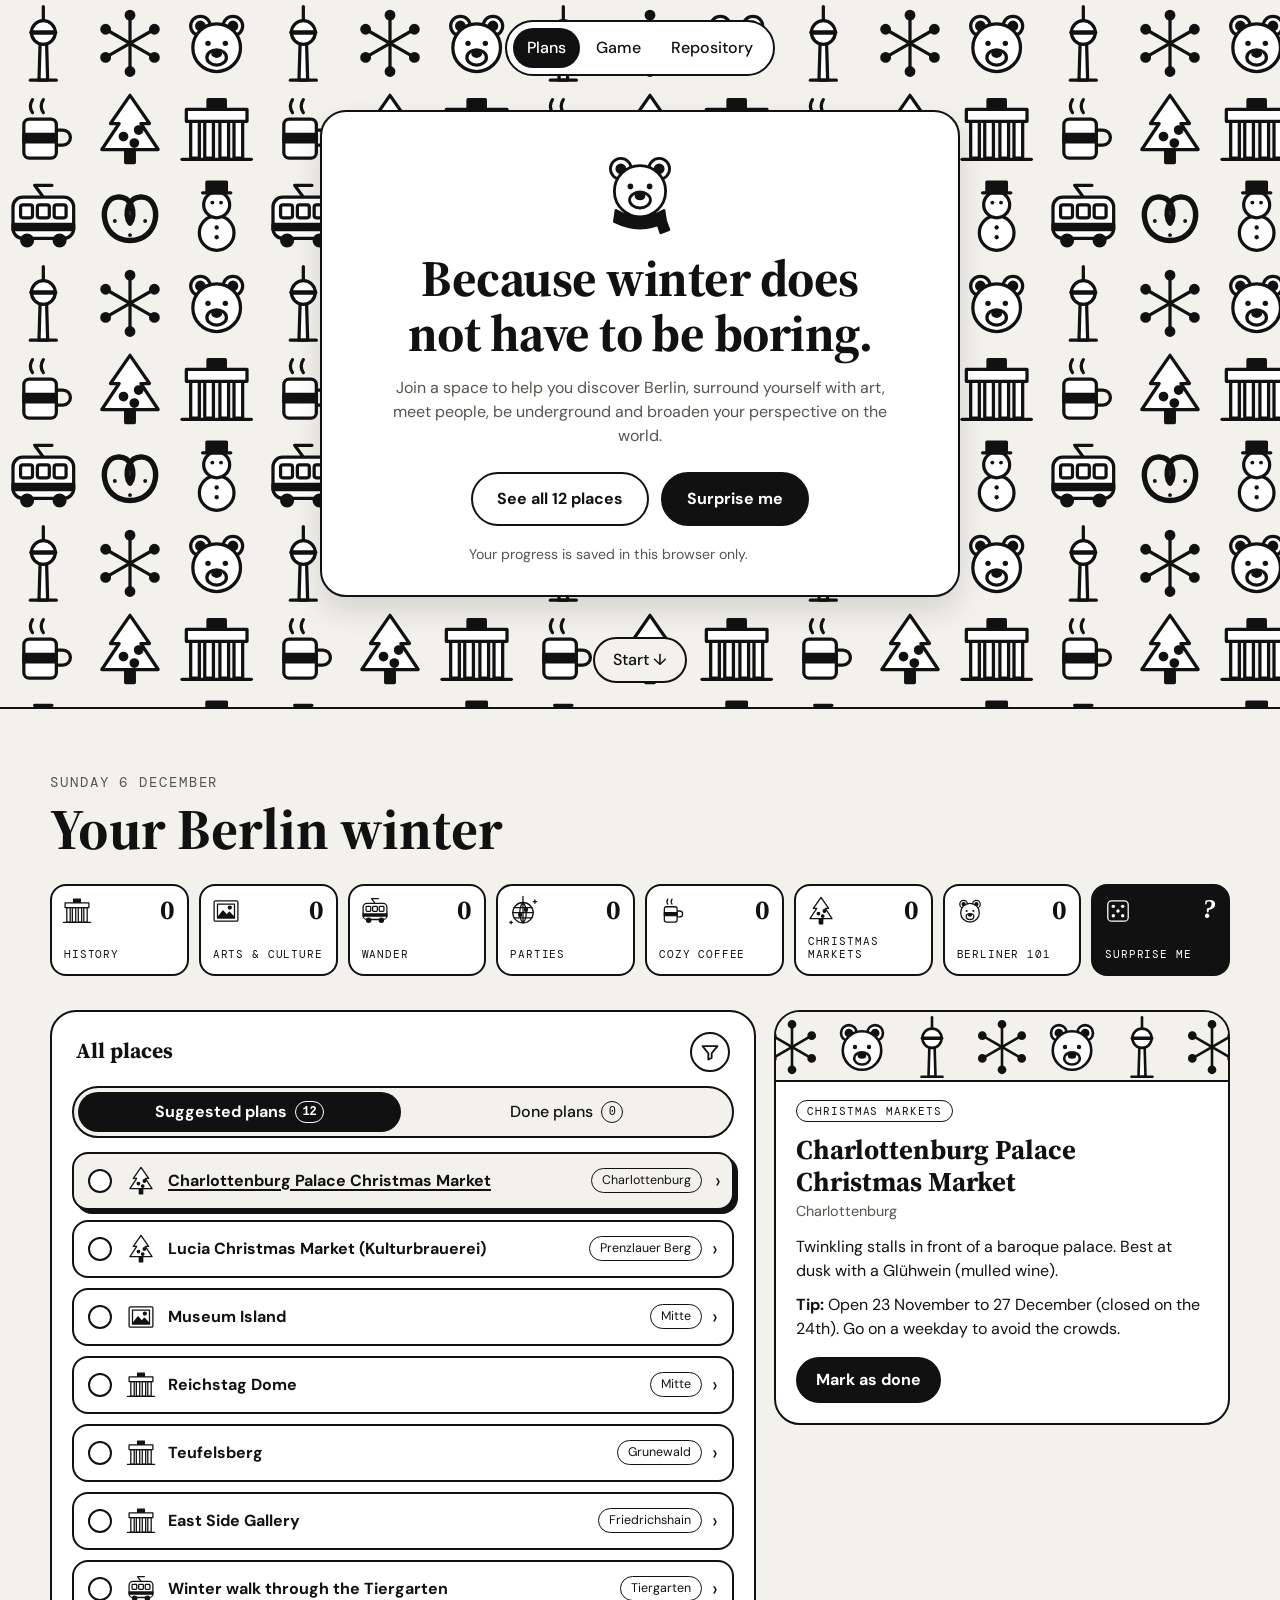
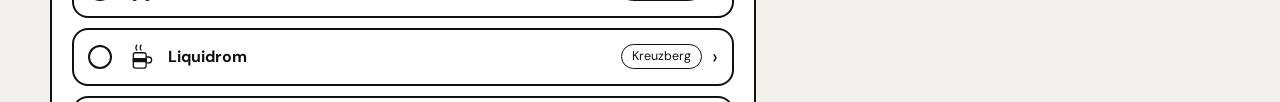
==== commit d739a2a4: "Toda la web en inglés: planes, lugares, adviento, minijuego, álbum y repositorio - Traducidos todos " ====
--- a/adviento.html
+++ b/adviento.html
@@ -1,14 +1,14 @@
 <!doctype html>
-<html lang="es">
+<html lang="en">
 <head>
   <meta charset="utf-8">
   <meta name="viewport" content="width=device-width, initial-scale=1">
-  <title>Calendario de adviento · Berlín en invierno</title>
-  <!-- El calendario vive ahora debajo de los planes, en la página principal. -->
+  <title>Advent calendar · Berlin in Winter</title>
+  <!-- The calendar now lives below the plans, on the main page. -->
   <meta http-equiv="refresh" content="0; url=index.html#adviento">
   <link rel="canonical" href="index.html#adviento">
 </head>
 <body>
-  <p>El calendario de adviento se ha mudado: <a href="index.html#adviento">ir al calendario</a>.</p>
+  <p>The Advent calendar has moved: <a href="index.html#adviento">go to the calendar</a>.</p>
 </body>
 </html>
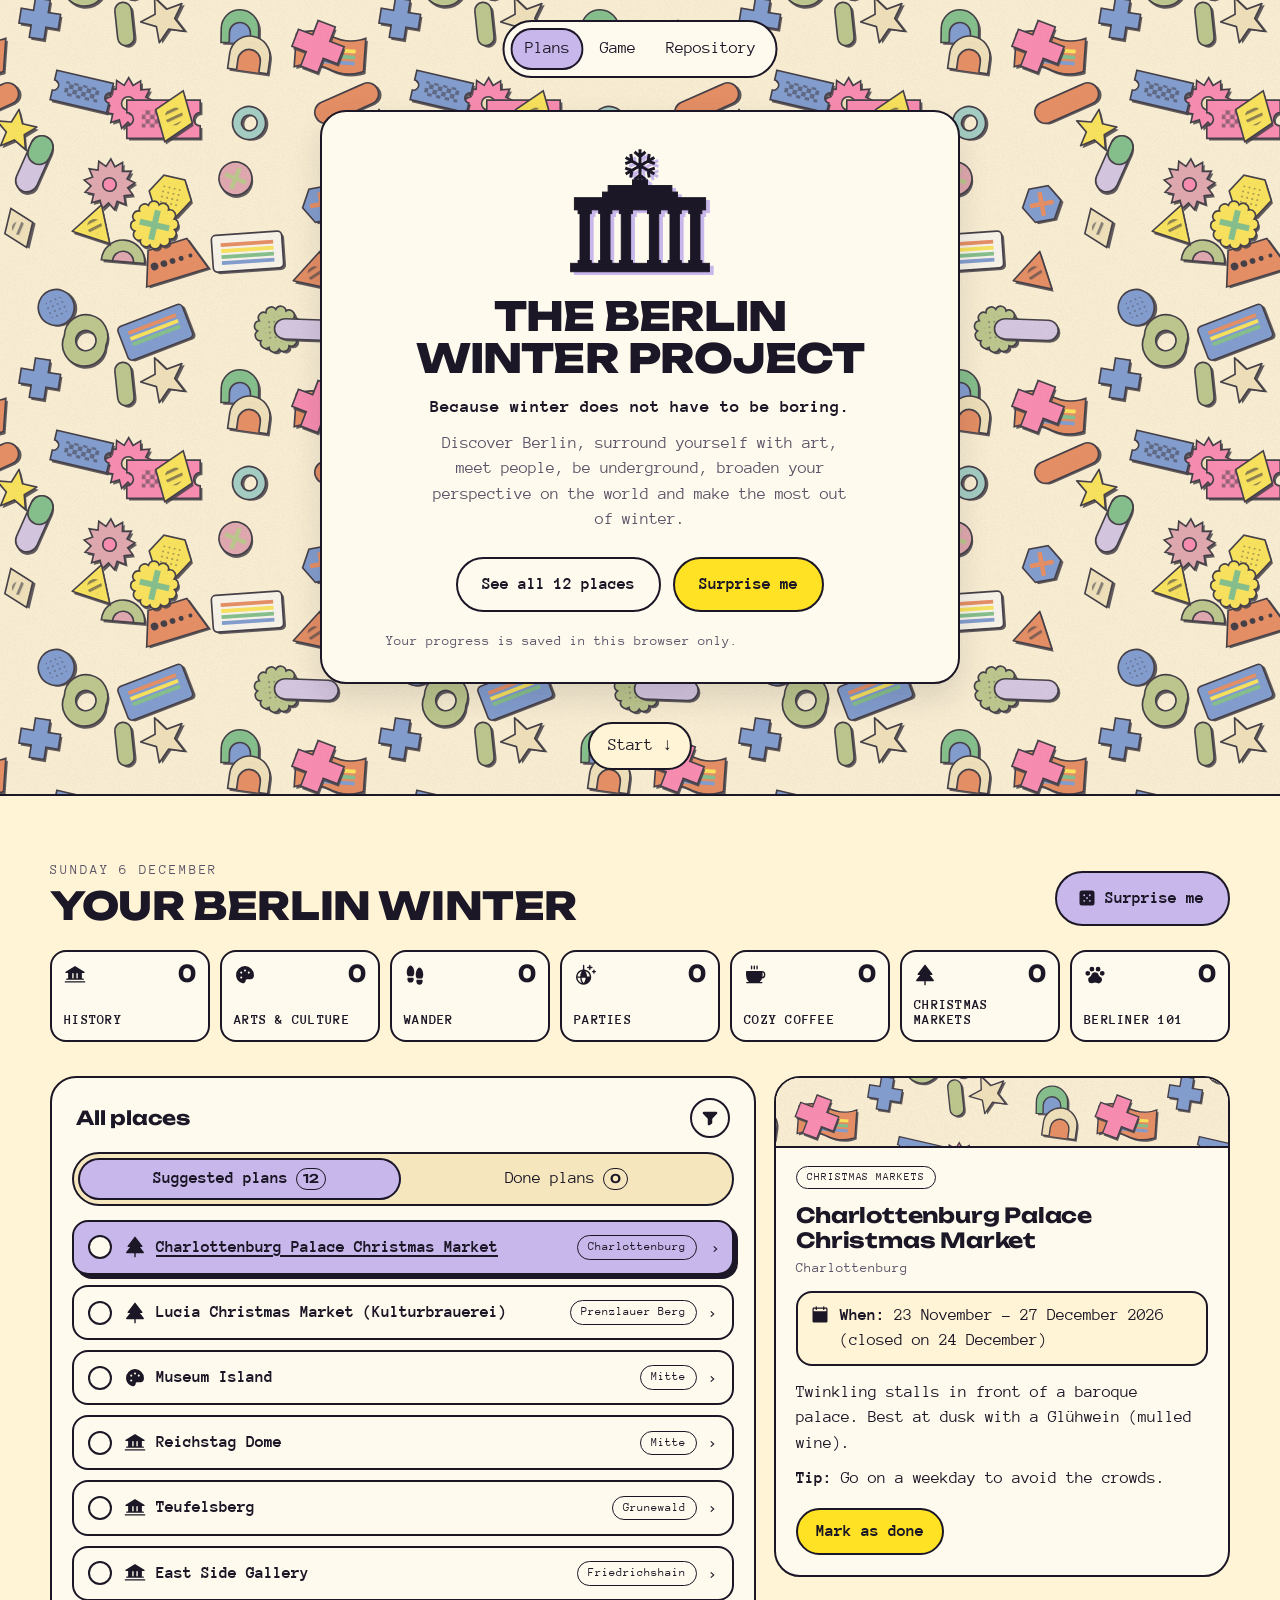
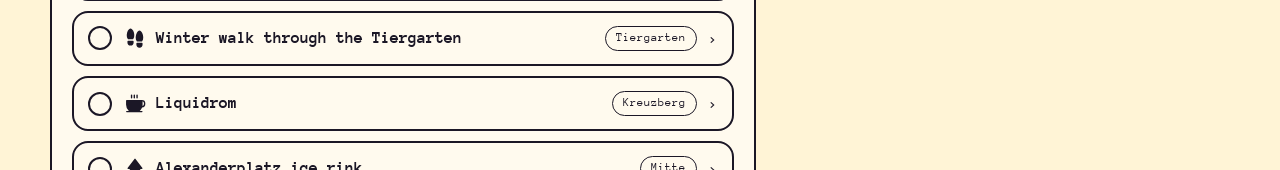
==== commit 1bbfb4a1: "Adviento sustituido por "Monthly challenges · Coming soon"; tienda del juego con scroll y la altura " ====
--- a/adviento.html
+++ b/adviento.html
@@ -3,12 +3,12 @@
 <head>
   <meta charset="utf-8">
   <meta name="viewport" content="width=device-width, initial-scale=1">
-  <title>Advent calendar · Berlin in Winter</title>
-  <!-- The calendar now lives below the plans, on the main page. -->
-  <meta http-equiv="refresh" content="0; url=index.html#adviento">
-  <link rel="canonical" href="index.html#adviento">
+  <title>Monthly challenges · Berlin in Winter</title>
+  <!-- The Advent calendar has been replaced by Monthly challenges (coming soon). -->
+  <meta http-equiv="refresh" content="0; url=index.html#challenges">
+  <link rel="canonical" href="index.html#challenges">
 </head>
 <body>
-  <p>The Advent calendar has moved: <a href="index.html#adviento">go to the calendar</a>.</p>
+  <p>The Advent calendar is now Monthly challenges: <a href="index.html#challenges">go to the page</a>.</p>
 </body>
 </html>
